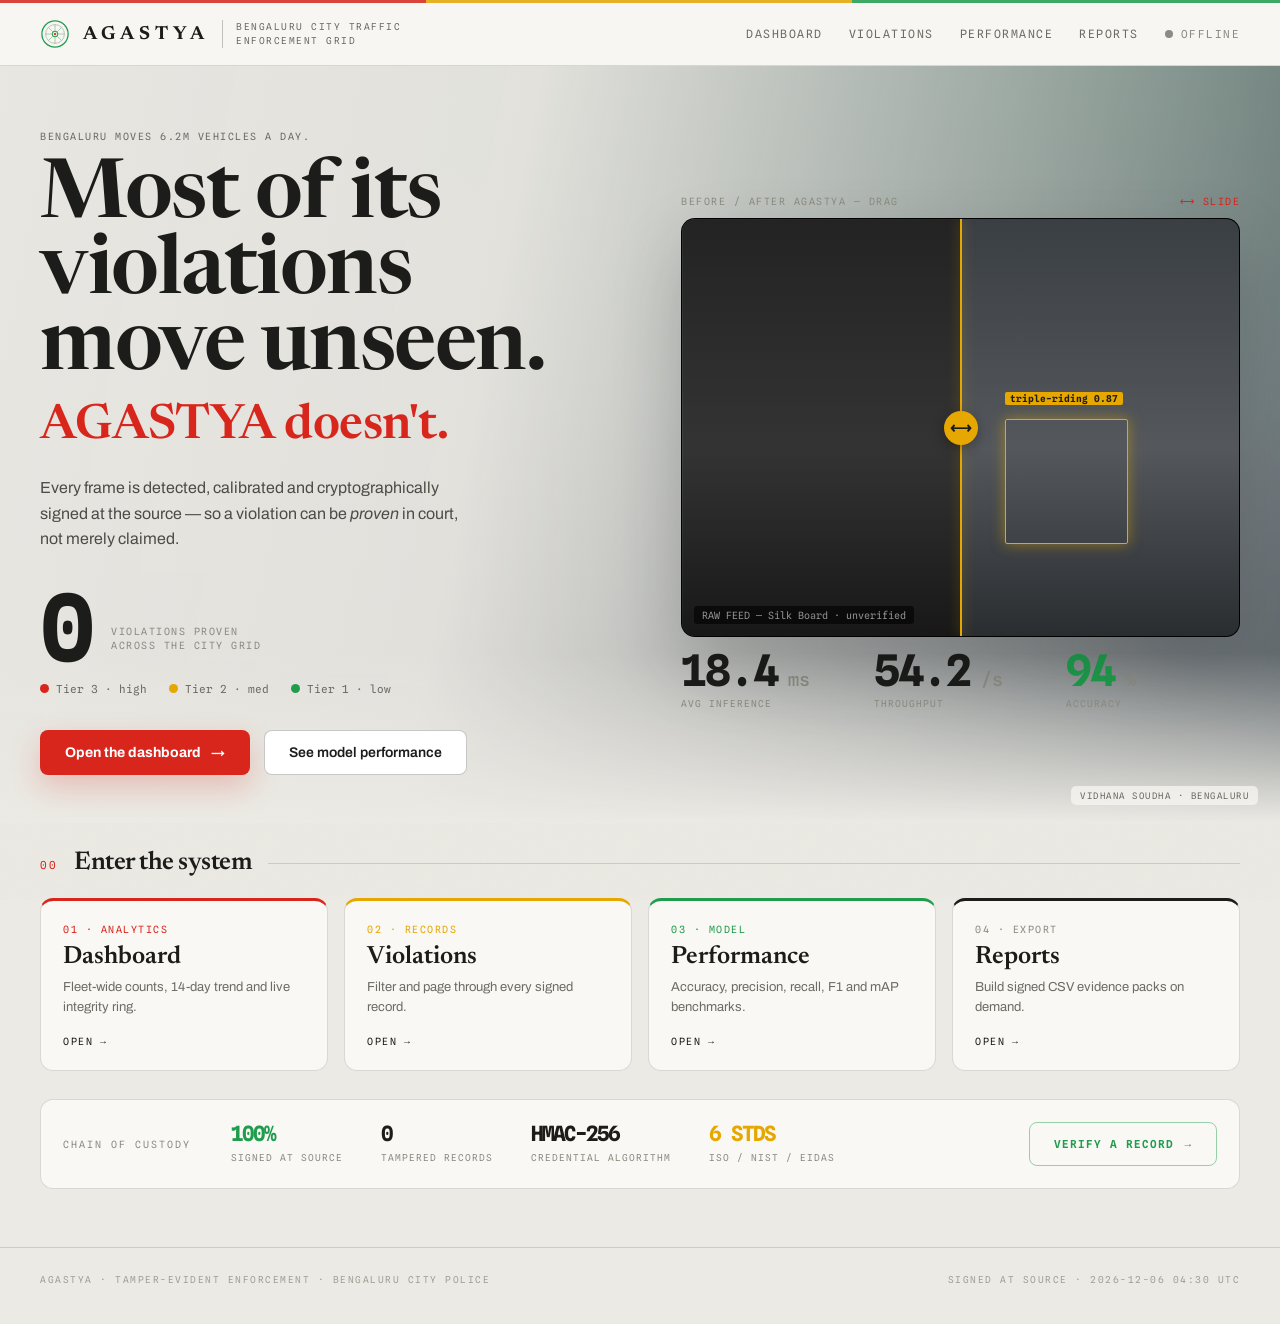
==== web/index.html @ af62fc05 "Initial Commit" ====
<!DOCTYPE html>
<html lang="en">
<head>
<meta charset="utf-8">
<meta name="viewport" content="width=device-width, initial-scale=1">
<title>AGASTYA — Tamper-Evident Traffic Enforcement · Bengaluru</title>
<link rel="preconnect" href="https://fonts.googleapis.com">
<link rel="preconnect" href="https://fonts.gstatic.com" crossorigin>
<link href="https://fonts.googleapis.com/css2?family=Newsreader:ital,opsz,wght@0,6..72,400;0,6..72,500;0,6..72,600;0,6..72,700;0,6..72,800;1,6..72,400;1,6..72,500;1,6..72,600&family=Archivo:wght@400;500;600;700;800&family=Spline+Sans+Mono:wght@400;500;600;700&display=swap" rel="stylesheet">
<link rel="stylesheet" href="agastya.css">
<style>
  .hero{position:relative;overflow:hidden;}
  .hero-photo{position:absolute;inset:-4%;filter:saturate(.92) brightness(1.05);transform:scale(1.08);will-change:transform;
    background:
      radial-gradient(120% 80% at 78% 8%, rgba(31,157,77,.20), transparent 58%),
      radial-gradient(90% 90% at 96% 92%, rgba(230,167,0,.16), transparent 52%),
      linear-gradient(180deg,#212e38 0%,#2b3a45 46%,#18222a 100%);
    background-image:url('assets/bg-vidhana-night.png'),
      radial-gradient(120% 80% at 78% 8%, rgba(31,157,77,.20), transparent 58%),
      linear-gradient(180deg,#212e38 0%,#2b3a45 46%,#18222a 100%);
    background-position:center 28%;background-size:cover;background-repeat:no-repeat;}
  .hero-wash{position:absolute;inset:0;background:linear-gradient(101deg,rgba(236,234,228,.98) 0%,rgba(236,234,228,.95) 38%,rgba(236,234,228,.62) 70%,rgba(236,234,228,.30) 100%);}
  .hero-fade{position:absolute;left:0;right:0;bottom:0;height:170px;background:linear-gradient(180deg,rgba(236,234,228,0),var(--paper));}
  .hero-grid{position:relative;z-index:2;max-width:var(--max);margin:0 auto;padding:64px var(--pad) 48px;
    display:grid;grid-template-columns:1.02fr .98fr;gap:60px;align-items:center;}
  .hero h1{font-family:var(--serif);font-weight:600;font-size:clamp(50px,6.4vw,92px);line-height:.93;letter-spacing:-1.5px;margin:0;}
  .hero .says{font-family:var(--serif);font-weight:600;font-size:clamp(32px,3.8vw,54px);line-height:1;letter-spacing:-.5px;color:var(--red);margin-top:14px;}
  .hero p.lede{font-size:16px;line-height:1.6;color:var(--ink-2);max-width:430px;margin:24px 0 0;}
  .bignum{font-family:var(--mono);font-weight:700;font-size:clamp(60px,7.2vw,100px);line-height:.82;letter-spacing:-4px;}
  .placard{position:absolute;right:22px;bottom:18px;font-family:var(--mono);font-size:9px;letter-spacing:1.5px;color:var(--ink-3);
    background:rgba(249,248,244,.7);backdrop-filter:blur(4px);padding:4px 9px;border-radius:5px;z-index:2;}
  .compare{position:relative;width:100%;aspect-ratio:4/3;border:1px solid var(--line-2);border-radius:14px;overflow:hidden;
    cursor:ew-resize;user-select:none;touch-action:none;background:#000;box-shadow:var(--shadow-lg);}
  .scene{position:absolute;inset:0;background:url('assets/bg-traffic-jam.webp') center/cover,linear-gradient(180deg,#3a3f44,#54585c 55%,#2a2d30);}
  .anno{position:absolute;font-family:var(--mono);font-size:9.5px;padding:1px 5px;border-radius:2px;font-weight:700;}
  .entries{display:grid;grid-template-columns:repeat(4,1fr);gap:16px;}
  @media(max-width:900px){.hero-grid{grid-template-columns:1fr;gap:34px;}.entries{grid-template-columns:repeat(2,1fr);}}
</style>
</head>
<body>
<div class="ag-shell">
  <div data-ag-header></div>

  <!-- ===== HERO ===== -->
  <section class="hero">
    <div class="hero-photo" id="heroPhoto"></div>
    <div class="hero-wash"></div>
    <div class="hero-fade"></div>
    <div class="placard">VIDHANA SOUDHA · BENGALURU</div>
    <div class="hero-grid">
      <div>
        <div data-k class="label" style="margin-bottom:18px;color:var(--ink-3);">Bengaluru moves 6.2M vehicles a day.</div>
        <h1 data-k>Most of its<br>violations<br>move unseen.</h1>
        <div data-k class="says">AGASTYA doesn't.</div>
        <p data-k class="lede">Every frame is detected, calibrated and cryptographically signed at the source — so a violation can be <em>proven</em> in court, not merely claimed.</p>

        <div data-k style="display:flex;align-items:flex-end;gap:20px;margin-top:38px;">
          <div class="bignum" id="totalNum">0</div>
          <div class="label" style="padding-bottom:13px;max-width:160px;line-height:1.45;">violations proven across the city grid</div>
        </div>

        <div data-k style="display:flex;gap:22px;margin-top:16px;flex-wrap:wrap;">
          <span class="tier"><span class="d" style="background:var(--red)"></span>Tier 3 · high</span>
          <span class="tier"><span class="d" style="background:var(--amber)"></span>Tier 2 · med</span>
          <span class="tier"><span class="d" style="background:var(--green)"></span>Tier 1 · low</span>
        </div>

        <div data-k style="display:flex;gap:14px;margin-top:34px;flex-wrap:wrap;">
          <a href="dashboard.html" class="btn btn-red">Open the dashboard <span class="arrow">→</span></a>
          <a href="performance.html" class="btn">See model performance</a>
        </div>
      </div>

      <!-- before/after drag -->
      <div data-k>
        <div style="display:flex;justify-content:space-between;align-items:baseline;margin-bottom:11px;">
          <span class="label" style="letter-spacing:1.5px;">Before / after AGASTYA — drag</span>
          <span class="label" style="color:var(--red);animation:agFloat 3s ease-in-out infinite;">⟷ slide</span>
        </div>
        <div class="compare" id="compare">
          <div class="scene">
            <div style="position:absolute;left:18%;top:42%;width:26%;height:34%;border:1.5px solid var(--red);border-radius:2px;box-shadow:0 0 14px rgba(216,38,28,.55);"></div>
            <div class="anno" style="left:20%;top:35.5%;background:var(--red);color:#fff;">no-helmet 0.91</div>
            <div style="position:absolute;left:58%;top:48%;width:22%;height:30%;border:1.5px solid var(--amber);border-radius:2px;box-shadow:0 0 14px rgba(230,167,0,.5);"></div>
            <div class="anno" style="left:58%;top:41.5%;background:var(--amber);color:var(--ink);">triple-riding 0.87</div>
            <div style="position:absolute;left:12px;bottom:11px;font-family:var(--mono);font-size:10px;color:#fff;background:rgba(0,0,0,.5);padding:3px 8px;border-radius:3px;backdrop-filter:blur(4px);">◉ AGASTYA — proven &amp; signed</div>
          </div>
          <div class="scene" id="beforeLayer" style="filter:grayscale(1) brightness(.62) contrast(1.04);clip-path:inset(0 50% 0 0);">
            <div style="position:absolute;inset:0;display:flex;align-items:flex-end;padding:12px;"><span style="font-family:var(--mono);font-size:10px;color:#e8e8e2;background:rgba(0,0,0,.5);padding:3px 8px;border-radius:3px;">RAW FEED — Silk Board · unverified</span></div>
          </div>
          <div id="divider" style="position:absolute;top:0;bottom:0;width:2px;background:var(--amber);left:50%;margin-left:-1px;pointer-events:none;box-shadow:0 0 12px rgba(230,167,0,.6);">
            <div style="position:absolute;top:50%;left:50%;transform:translate(-50%,-50%);width:34px;height:34px;border-radius:50%;background:var(--amber);display:flex;align-items:center;justify-content:center;color:var(--ink);font-size:15px;font-weight:700;box-shadow:0 4px 14px rgba(0,0,0,.3);">⟷</div>
          </div>
        </div>
        <!-- model + system numbers: HARDCODED (no perf/system endpoint) -->
        <div style="display:flex;gap:18px;margin-top:14px;">
          <div class="metric" style="flex:1;"><div class="v" id="mInf">18.4<span class="u"> ms</span></div><div class="k">avg inference</div></div>
          <div class="metric" style="flex:1;"><div class="v" id="mThr">54.2<span class="u"> /s</span></div><div class="k">throughput</div></div>
          <div class="metric" style="flex:1;"><div class="v" id="mAcc" style="color:var(--green)">94<span class="u"> %</span></div><div class="k">accuracy</div></div>
        </div>
      </div>
    </div>
  </section>

  <!-- ===== ENTER THE SYSTEM ===== -->
  <section class="ag-section">
    <div class="ag-folio" data-reveal><span class="num">00</span><span class="name" style="font-size:clamp(20px,2vw,28px)">Enter the system</span><span class="rule"></span></div>
    <div class="entries">
      <a href="dashboard.html" data-reveal data-reveal-delay="0" class="card lift toprule" style="border-top-color:var(--red);text-decoration:none;">
        <div class="label" style="color:var(--red)">01 · Analytics</div>
        <div style="font-family:var(--serif);font-size:25px;font-weight:600;margin-top:10px;">Dashboard</div>
        <div style="font-size:13px;color:var(--ink-3);line-height:1.5;margin-top:8px;">Fleet-wide counts, 14-day trend and live integrity ring.</div>
        <div class="label" style="margin-top:18px;color:var(--ink);display:flex;gap:7px;">Open <span class="arrow">→</span></div>
      </a>
      <a href="violations.html" data-reveal data-reveal-delay="80" class="card lift toprule" style="border-top-color:var(--amber);text-decoration:none;">
        <div class="label" style="color:var(--amber)">02 · Records</div>
        <div style="font-family:var(--serif);font-size:25px;font-weight:600;margin-top:10px;">Violations</div>
        <div style="font-size:13px;color:var(--ink-3);line-height:1.5;margin-top:8px;">Filter and page through every signed record.</div>
        <div class="label" style="margin-top:18px;color:var(--ink);display:flex;gap:7px;">Open <span class="arrow">→</span></div>
      </a>
      <a href="performance.html" data-reveal data-reveal-delay="160" class="card lift toprule" style="border-top-color:var(--green);text-decoration:none;">
        <div class="label" style="color:var(--green)">03 · Model</div>
        <div style="font-family:var(--serif);font-size:25px;font-weight:600;margin-top:10px;">Performance</div>
        <div style="font-size:13px;color:var(--ink-3);line-height:1.5;margin-top:8px;">Accuracy, precision, recall, F1 and mAP benchmarks.</div>
        <div class="label" style="margin-top:18px;color:var(--ink);display:flex;gap:7px;">Open <span class="arrow">→</span></div>
      </a>
      <a href="reports.html" data-reveal data-reveal-delay="240" class="card lift toprule" style="border-top-color:var(--ink);text-decoration:none;">
        <div class="label">04 · Export</div>
        <div style="font-family:var(--serif);font-size:25px;font-weight:600;margin-top:10px;">Reports</div>
        <div style="font-size:13px;color:var(--ink-3);line-height:1.5;margin-top:8px;">Build signed CSV evidence packs on demand.</div>
        <div class="label" style="margin-top:18px;color:var(--ink);display:flex;gap:7px;">Open <span class="arrow">→</span></div>
      </a>
    </div>
  </section>

  <!-- ===== CHAIN OF CUSTODY ===== -->
  <section class="ag-section" data-reveal style="padding-top:0;">
    <div class="card" style="display:flex;align-items:center;gap:40px;flex-wrap:wrap;">
      <div class="label" style="letter-spacing:2px;">Chain of custody</div>
      <div style="display:flex;gap:38px;flex-wrap:wrap;">
        <div class="metric"><div class="v" style="font-size:21px;color:var(--green)">100%</div><div class="k">signed at source</div></div>
        <div class="metric"><div class="v" style="font-size:21px;">0</div><div class="k">tampered records</div></div>
        <div class="metric"><div class="v" style="font-size:21px;">HMAC-256</div><div class="k">credential algorithm</div></div>
        <div class="metric"><div class="v" style="font-size:21px;color:var(--amber)">6 STDS</div><div class="k">ISO / NIST / eIDAS</div></div>
      </div>
      <a href="verify.html" id="verifyLink" class="btn btn-green" style="margin-left:auto;">VERIFY A RECORD <span class="arrow">→</span></a>
    </div>
  </section>

  <div data-ag-footer></div>
</div>

<script src="agastya.js"></script>
<script>
(function(){
  var A=window.AGASTYA;
  A.chrome.mount(null);

  // LIVE: total + latest id
  Promise.all([A.api.stats(), A.api.violations({limit:1,sort:'newest'})]).then(function(res){
    var total=(res[0].data&&res[0].data.total)||0;
    var latest=(res[1].data&&res[1].data[0])?res[1].data[0].id:null;
    A.motion.countUp(document.getElementById('totalNum'), total, 2200);
    if(latest!=null){ document.getElementById('verifyLink').href='verify.html?id='+latest; }
  }).catch(function(){ A.chrome.offline(); A.motion.countUp(document.getElementById('totalNum'),0); });

  A.api.metrics().then(function(r){var m=r.data||{};
    if(m.system){document.getElementById('mInf').innerHTML=m.system.avg_inference_ms+'<span class="u"> ms</span>';
      document.getElementById('mThr').innerHTML=m.system.throughput_per_sec+'<span class="u"> /s</span>';}
    if(m.model)document.getElementById('mAcc').innerHTML=Math.round(m.model.accuracy*100)+'<span class="u"> %</span>';
  }).catch(function(){});

  // hero parallax
  window.addEventListener('pointermove',function(e){
    var el=document.getElementById('heroPhoto'); if(!el)return;
    var dx=e.clientX/innerWidth-.5, dy=e.clientY/innerHeight-.5;
    el.style.transform='scale(1.08) translate('+(-dx*16).toFixed(1)+'px,'+(-dy*12).toFixed(1)+'px)';
  });

  // before/after compare drag
  (function(){
    var box=document.getElementById('compare'),before=document.getElementById('beforeLayer'),div=document.getElementById('divider'),drag=false;
    function set(x){var r=box.getBoundingClientRect();var p=Math.max(0,Math.min(100,(x-r.left)/r.width*100));before.style.clipPath='inset(0 '+(100-p).toFixed(1)+'% 0 0)';div.style.left=p.toFixed(1)+'%';}
    box.addEventListener('pointerdown',function(e){drag=true;set(e.clientX);box.setPointerCapture(e.pointerId);});
    box.addEventListener('pointermove',function(e){if(drag)set(e.clientX);});
    box.addEventListener('pointerup',function(){drag=false;});
  })();

  A.motion.intro();
})();
</script>
</body>
</html>
---- web/agastya.css ----
/* ============================================================
   AGASTYA — Bengaluru City Traffic Enforcement Grid
   Design system. Editorial-governance direction:
   Newsreader (display serif) · Spline Sans Mono (data/labels) ·
   Archivo (body) on warm newsprint paper, tricolor rule of law.
   ============================================================ */

:root{
  /* paper + ink */
  --paper:#eceae4; --paper-2:#f4f3ee; --paper-3:#f9f8f4;
  --ink:#1c1c1a; --ink-2:#4c4c46; --ink-3:#6c6c64; --ink-4:#8c8c82; --ink-5:#a0a096;
  --line:rgba(0,0,0,.13); --line-2:rgba(0,0,0,.22); --line-3:rgba(0,0,0,.06);

  /* rule of law — tricolor severity */
  --red:#d8261c; --red-soft:rgba(216,38,28,.12);
  --amber:#e6a700; --amber-soft:rgba(230,167,0,.14);
  --green:#1f9d4d; --green-soft:rgba(31,157,77,.10);

  /* type */
  --serif:'Newsreader',Georgia,serif;
  --mono:'Spline Sans Mono','SF Mono',monospace;
  --sans:'Archivo','Helvetica Neue',sans-serif;

  /* form */
  --r:13px; --r-sm:8px; --r-xs:4px;
  --pad:40px; --max:1320px;
  --ease:cubic-bezier(.16,1,.3,1);
  --shadow:0 16px 34px rgba(0,0,0,.10);
  --shadow-lg:0 30px 70px rgba(0,0,0,.18);
}

*{box-sizing:border-box;}
html,body{margin:0;background:var(--paper);color:var(--ink);}
body{
  font-family:var(--sans);-webkit-font-smoothing:antialiased;
  min-height:100vh;overflow-x:hidden;position:relative;
}
::selection{background:var(--red);color:#fff;}
a{color:inherit;}
img{max-width:100%;display:block;}

/* paper grain — atmosphere, not a flat fill */
body::before{
  content:"";position:fixed;inset:0;z-index:0;pointer-events:none;
  opacity:.04;mix-blend-mode:multiply;
  background-image:url("data:image/svg+xml,%3Csvg xmlns='http://www.w3.org/2000/svg' width='180' height='180'%3E%3Cfilter id='n'%3E%3CfeTurbulence type='fractalNoise' baseFrequency='0.9' numOctaves='3'/%3E%3C/filter%3E%3Crect width='100%25' height='100%25' filter='url(%23n)'/%3E%3C/svg%3E");
}
.ag-shell{position:relative;z-index:1;}

/* tabular ledger numerals everywhere data lives */
.tnum,.label,.data,.metric,table{font-variant-numeric:tabular-nums;}

/* ---------- rule of law hairline ---------- */
.ag-tricolor{height:3px;opacity:.85;
  background:linear-gradient(90deg,var(--red) 0 33.3%,var(--amber) 33.3% 66.6%,var(--green) 66.6% 100%);}

/* ---------- header / chrome ---------- */
.ag-header{
  display:flex;align-items:center;justify-content:space-between;
  padding:16px var(--pad);background:rgba(249,248,244,.9);
  backdrop-filter:blur(14px);border-bottom:1px solid var(--line);
  position:sticky;top:0;z-index:50;
}
.ag-brand{display:flex;align-items:center;gap:13px;text-decoration:none;color:inherit;}
.ag-brand .wordmark{font-family:var(--serif);font-weight:700;letter-spacing:5px;font-size:19px;}
.ag-brand .sub{font-family:var(--mono);font-size:9.5px;letter-spacing:1.5px;color:var(--ink-3);
  border-left:1px solid var(--line-2);padding-left:13px;line-height:1.5;}
.ag-nav{display:flex;align-items:center;gap:26px;font-family:var(--mono);font-size:11.5px;letter-spacing:1.5px;}
.ag-nav a{color:var(--ink-3);text-decoration:none;transition:color .2s;position:relative;}
.ag-nav a:hover{color:var(--ink);}
.ag-nav a.is-active{color:var(--ink);}
.ag-nav a.is-active::after{content:"";position:absolute;left:0;right:0;bottom:-21px;height:2px;background:var(--red);}
.ag-live{display:flex;align-items:center;gap:8px;color:var(--green);font-size:11px;font-family:var(--mono);}
.ag-live .dot{width:8px;height:8px;border-radius:50%;background:var(--green);box-shadow:0 0 9px var(--green);animation:agPulse 2s ease-in-out infinite;}
.ag-live.is-offline{color:var(--ink-4);}
.ag-live.is-offline .dot{background:var(--ink-4);box-shadow:none;animation:none;}

/* ---------- layout ---------- */
.ag-wrap{max-width:var(--max);margin:0 auto;padding:0 var(--pad);}
.ag-section{max-width:var(--max);margin:0 auto;padding:28px var(--pad);}

/* editorial folio: section number + name + extending rule */
.ag-folio{display:flex;align-items:baseline;gap:16px;margin:0 0 22px;}
.ag-folio .num{font-family:var(--mono);font-size:11px;letter-spacing:2px;color:var(--red);}
.ag-folio .name{font-family:var(--serif);font-weight:600;font-size:clamp(26px,3vw,40px);letter-spacing:-.5px;line-height:1;}
.ag-folio .rule{flex:1;height:1px;background:var(--line);align-self:center;}
.ag-folio .aside{font-family:var(--mono);font-size:10.5px;letter-spacing:1px;color:var(--ink-4);align-self:center;}

.label{font-family:var(--mono);font-size:10px;letter-spacing:1.5px;color:var(--ink-4);text-transform:uppercase;}
.kicker{font-family:var(--mono);font-size:11px;letter-spacing:2.5px;color:var(--ink-4);text-transform:uppercase;}

/* ---------- cards & panels ---------- */
.card{background:var(--paper-3);border:1px solid var(--line);border-radius:var(--r);padding:22px;}
.card.lift{transition:transform .3s var(--ease),box-shadow .3s,border-color .3s;}
.card.lift:hover{transform:translateY(-5px);box-shadow:var(--shadow);}
.card.toprule{border-top-width:3px;}

/* ---------- buttons ---------- */
.btn{display:inline-flex;align-items:center;gap:10px;font-family:var(--sans);font-weight:600;
  font-size:14px;text-decoration:none;padding:14px 24px;border-radius:var(--r-sm);
  border:1px solid var(--line-2);background:#fff;color:var(--ink);cursor:pointer;
  transition:transform .2s var(--ease),border-color .2s,background .2s,box-shadow .2s;}
.btn:hover{border-color:var(--line-2);transform:translateY(-1px);}
.btn-red{background:var(--red);color:#fff;border-color:transparent;font-weight:700;box-shadow:0 12px 30px rgba(216,38,28,.22);}
.btn-red:hover{background:#e23a30;}
.btn-green{color:var(--green);border-color:rgba(31,157,77,.45);background:transparent;font-family:var(--mono);font-size:11px;letter-spacing:1px;}
.btn-green:hover{background:var(--green-soft);}
.btn-sm{padding:9px 15px;font-size:12px;}
.arrow{display:inline-block;animation:agArrow 1.6s ease-in-out infinite;}

/* ---------- tier dots / chips ---------- */
.tier{display:inline-flex;align-items:center;gap:7px;font-family:var(--mono);font-size:11px;color:var(--ink-3);}
.tier .d{width:9px;height:9px;border-radius:50%;}
.chip{display:inline-flex;align-items:center;gap:6px;font-family:var(--mono);font-size:10px;letter-spacing:.5px;
  padding:3px 9px;border-radius:100px;border:1px solid var(--line);text-transform:uppercase;}

/* ---------- forms ---------- */
.field{display:flex;flex-direction:column;gap:6px;}
.field label{font-family:var(--mono);font-size:9.5px;letter-spacing:1.2px;color:var(--ink-4);text-transform:uppercase;}
.input,select.input{font-family:var(--mono);font-size:12.5px;color:var(--ink);background:#fff;
  border:1px solid var(--line-2);border-radius:var(--r-sm);padding:10px 12px;width:100%;transition:border-color .2s;}
.input:focus{outline:none;border-color:var(--ink);}

/* ---------- tables (ledger) ---------- */
.ledger{width:100%;border-collapse:collapse;font-size:13px;}
.ledger th{font-family:var(--mono);font-size:9.5px;letter-spacing:1.2px;color:var(--ink-4);
  text-transform:uppercase;text-align:left;padding:10px 14px;border-bottom:1px solid var(--line-2);font-weight:500;}
.ledger td{padding:13px 14px;border-bottom:1px solid var(--line);vertical-align:middle;}
.ledger tr{transition:background .15s;}
.ledger tbody tr:hover{background:var(--paper);cursor:pointer;}
.ledger .mono{font-family:var(--mono);font-size:12px;}

/* ---------- metrics ---------- */
.metric .v{font-family:var(--mono);font-weight:700;font-size:clamp(28px,3.4vw,46px);letter-spacing:-2px;line-height:.9;}
.metric .u{font-size:.42em;color:var(--ink-4);letter-spacing:0;font-weight:500;}
.metric .k{font-family:var(--mono);font-size:9.5px;letter-spacing:1px;color:var(--ink-4);margin-top:8px;text-transform:uppercase;}

/* bars */
.bar-track{height:10px;border-radius:100px;background:var(--paper);overflow:hidden;border:1px solid var(--line);}
.bar-fill{height:100%;border-radius:100px;width:0;transition:width 1.1s var(--ease);}

/* ---------- footer ---------- */
.ag-footer{max-width:var(--max);margin:0 auto;padding:26px var(--pad) 40px;
  display:flex;justify-content:space-between;align-items:center;flex-wrap:wrap;gap:8px;
  font-family:var(--mono);font-size:9.5px;letter-spacing:1.5px;color:var(--ink-5);
  border-top:1px solid var(--line);margin-top:30px;}

/* ---------- states ---------- */
.ag-empty,.ag-error{font-family:var(--mono);font-size:12px;color:var(--ink-4);padding:40px;text-align:center;}
.ag-error{color:var(--red);}
.skeleton{background:linear-gradient(90deg,var(--paper) 25%,var(--paper-2) 50%,var(--paper) 75%);
  background-size:200% 100%;animation:agShimmer 1.3s infinite;border-radius:var(--r-xs);}

/* ---------- motion ---------- */
@keyframes agPulse{0%,100%{opacity:.4}50%{opacity:1}}
@keyframes agArrow{0%,100%{transform:translateX(0);opacity:.7}50%{transform:translateX(5px);opacity:1}}
@keyframes agFloat{0%,100%{transform:translateY(0)}50%{transform:translateY(-5px)}}
@keyframes agShimmer{to{background-position:-200% 0}}
[data-reveal]{opacity:0;transform:translateY(22px);}
[data-k]{opacity:0;transform:translateY(20px);}
@media(prefers-reduced-motion:reduce){
  *{animation:none !important;transition:none !important;}
  [data-reveal],[data-k]{opacity:1 !important;transform:none !important;}
}

/* ---------- responsive ---------- */
@media(max-width:900px){
  :root{--pad:22px;}
  .ag-brand .sub{display:none;}
  .ag-nav{gap:16px;font-size:10.5px;}
  .ag-hide-sm{display:none !important;}
}
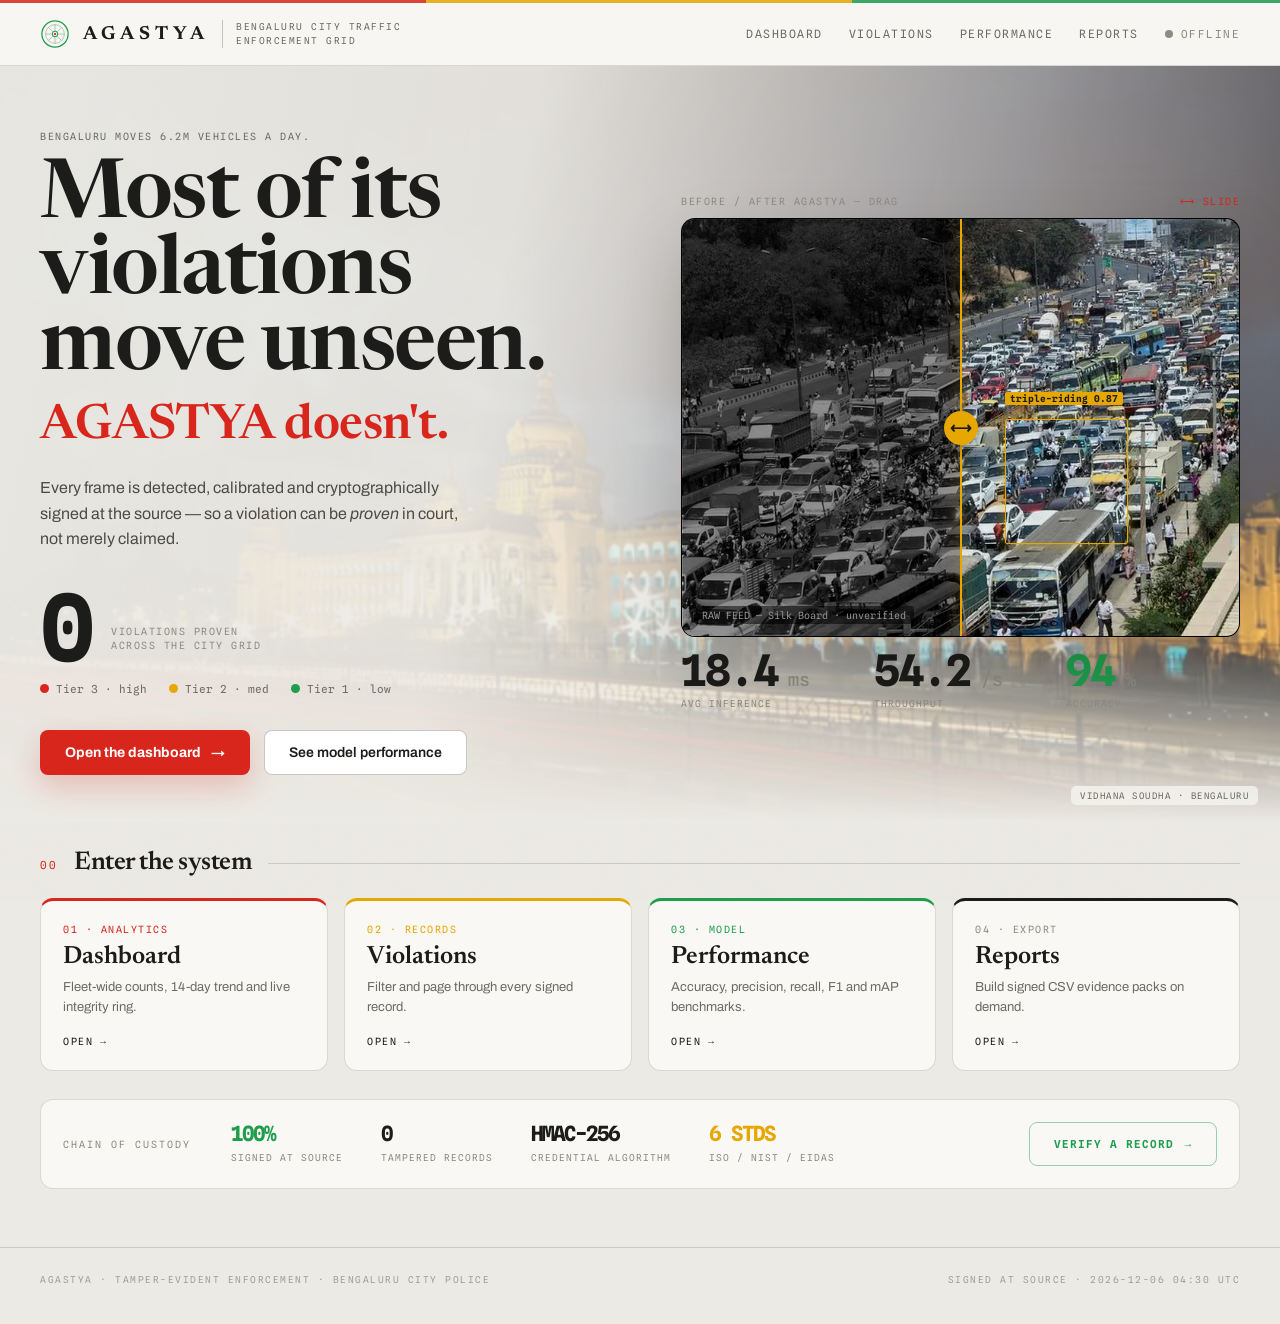
==== commit dc562961: "added images in frontend" ====
--- a/web/index.html
+++ b/web/index.html
@@ -15,7 +15,7 @@
       radial-gradient(120% 80% at 78% 8%, rgba(31,157,77,.20), transparent 58%),
       radial-gradient(90% 90% at 96% 92%, rgba(230,167,0,.16), transparent 52%),
       linear-gradient(180deg,#212e38 0%,#2b3a45 46%,#18222a 100%);
-    background-image:url('assets/bg-vidhana-night.png'),
+    background-image:url('assets/landingbackground.jpg'),
       radial-gradient(120% 80% at 78% 8%, rgba(31,157,77,.20), transparent 58%),
       linear-gradient(180deg,#212e38 0%,#2b3a45 46%,#18222a 100%);
     background-position:center 28%;background-size:cover;background-repeat:no-repeat;}
@@ -31,7 +31,7 @@
     background:rgba(249,248,244,.7);backdrop-filter:blur(4px);padding:4px 9px;border-radius:5px;z-index:2;}
   .compare{position:relative;width:100%;aspect-ratio:4/3;border:1px solid var(--line-2);border-radius:14px;overflow:hidden;
     cursor:ew-resize;user-select:none;touch-action:none;background:#000;box-shadow:var(--shadow-lg);}
-  .scene{position:absolute;inset:0;background:url('assets/bg-traffic-jam.webp') center/cover,linear-gradient(180deg,#3a3f44,#54585c 55%,#2a2d30);}
+  .scene{position:absolute;inset:0;background:url('assets/beforeafter.webp') center/cover,linear-gradient(180deg,#3a3f44,#54585c 55%,#2a2d30);}
   .anno{position:absolute;font-family:var(--mono);font-size:9.5px;padding:1px 5px;border-radius:2px;font-weight:700;}
   .entries{display:grid;grid-template-columns:repeat(4,1fr);gap:16px;}
   @media(max-width:900px){.hero-grid{grid-template-columns:1fr;gap:34px;}.entries{grid-template-columns:repeat(2,1fr);}}
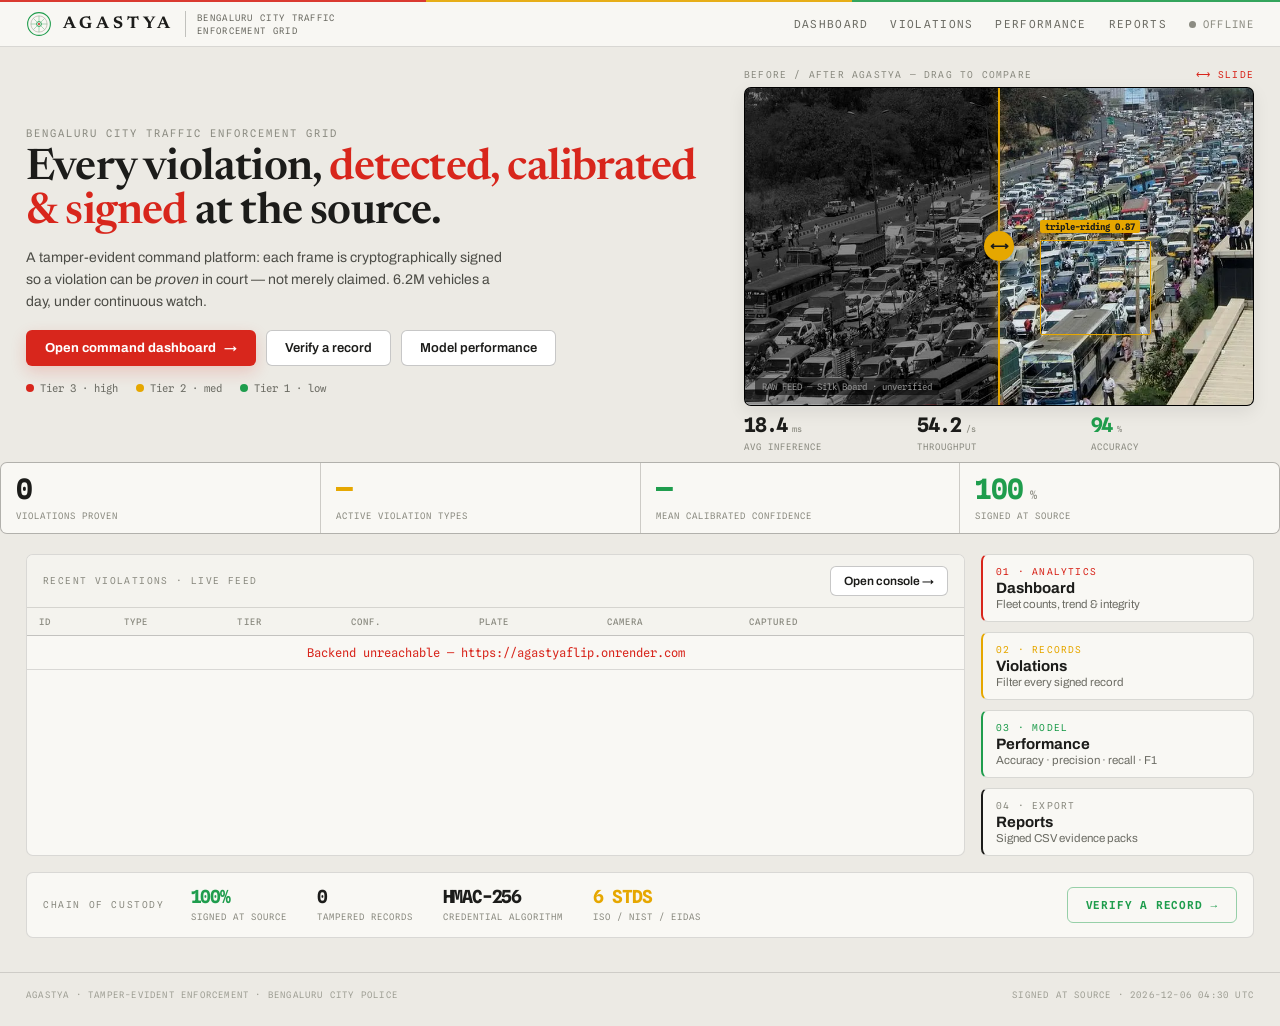
==== commit 5e28856c: "frontend change" ====
--- a/web/index.html
+++ b/web/index.html
@@ -6,144 +6,136 @@
 <title>AGASTYA — Tamper-Evident Traffic Enforcement · Bengaluru</title>
 <link rel="preconnect" href="https://fonts.googleapis.com">
 <link rel="preconnect" href="https://fonts.gstatic.com" crossorigin>
-<link href="https://fonts.googleapis.com/css2?family=Newsreader:ital,opsz,wght@0,6..72,400;0,6..72,500;0,6..72,600;0,6..72,700;0,6..72,800;1,6..72,400;1,6..72,500;1,6..72,600&family=Archivo:wght@400;500;600;700;800&family=Spline+Sans+Mono:wght@400;500;600;700&display=swap" rel="stylesheet">
+<link href="https://fonts.googleapis.com/css2?family=Newsreader:ital,opsz,wght@0,6..72,400;0,6..72,500;0,6..72,600;0,6..72,700&family=Archivo:wght@400;500;600;700;800&family=Spline+Sans+Mono:wght@400;500;600;700&display=swap" rel="stylesheet">
 <link rel="stylesheet" href="agastya.css">
 <style>
-  .hero{position:relative;overflow:hidden;}
-  .hero-photo{position:absolute;inset:-4%;filter:saturate(.92) brightness(1.05);transform:scale(1.08);will-change:transform;
-    background:
-      radial-gradient(120% 80% at 78% 8%, rgba(31,157,77,.20), transparent 58%),
-      radial-gradient(90% 90% at 96% 92%, rgba(230,167,0,.16), transparent 52%),
-      linear-gradient(180deg,#212e38 0%,#2b3a45 46%,#18222a 100%);
-    background-image:url('assets/landingbackground.jpg'),
-      radial-gradient(120% 80% at 78% 8%, rgba(31,157,77,.20), transparent 58%),
-      linear-gradient(180deg,#212e38 0%,#2b3a45 46%,#18222a 100%);
-    background-position:center 28%;background-size:cover;background-repeat:no-repeat;}
-  .hero-wash{position:absolute;inset:0;background:linear-gradient(101deg,rgba(236,234,228,.98) 0%,rgba(236,234,228,.95) 38%,rgba(236,234,228,.62) 70%,rgba(236,234,228,.30) 100%);}
-  .hero-fade{position:absolute;left:0;right:0;bottom:0;height:170px;background:linear-gradient(180deg,rgba(236,234,228,0),var(--paper));}
-  .hero-grid{position:relative;z-index:2;max-width:var(--max);margin:0 auto;padding:64px var(--pad) 48px;
-    display:grid;grid-template-columns:1.02fr .98fr;gap:60px;align-items:center;}
-  .hero h1{font-family:var(--serif);font-weight:600;font-size:clamp(50px,6.4vw,92px);line-height:.93;letter-spacing:-1.5px;margin:0;}
-  .hero .says{font-family:var(--serif);font-weight:600;font-size:clamp(32px,3.8vw,54px);line-height:1;letter-spacing:-.5px;color:var(--red);margin-top:14px;}
-  .hero p.lede{font-size:16px;line-height:1.6;color:var(--ink-2);max-width:430px;margin:24px 0 0;}
-  .bignum{font-family:var(--mono);font-weight:700;font-size:clamp(60px,7.2vw,100px);line-height:.82;letter-spacing:-4px;}
-  .placard{position:absolute;right:22px;bottom:18px;font-family:var(--mono);font-size:9px;letter-spacing:1.5px;color:var(--ink-3);
-    background:rgba(249,248,244,.7);backdrop-filter:blur(4px);padding:4px 9px;border-radius:5px;z-index:2;}
-  .compare{position:relative;width:100%;aspect-ratio:4/3;border:1px solid var(--line-2);border-radius:14px;overflow:hidden;
-    cursor:ew-resize;user-select:none;touch-action:none;background:#000;box-shadow:var(--shadow-lg);}
+  .hero{display:grid;grid-template-columns:1.15fr .85fr;gap:28px;align-items:center;
+    max-width:var(--max);margin:0 auto;padding:22px var(--pad) 6px;}
+  .hero h1{font-family:var(--serif);font-weight:600;font-size:clamp(28px,3.4vw,44px);line-height:1.02;letter-spacing:-.8px;margin:8px 0 0;}
+  .hero h1 .accent{color:var(--red);}
+  .hero p.lede{font-size:14px;line-height:1.55;color:var(--ink-2);max-width:480px;margin:12px 0 0;}
+  .hero .cta{display:flex;gap:10px;margin-top:18px;flex-wrap:wrap;}
+  .compare{position:relative;width:100%;aspect-ratio:16/10;border:1px solid var(--line-2);border-radius:var(--r);overflow:hidden;
+    cursor:ew-resize;user-select:none;touch-action:none;background:#000;box-shadow:var(--shadow);}
   .scene{position:absolute;inset:0;background:url('assets/beforeafter.webp') center/cover,linear-gradient(180deg,#3a3f44,#54585c 55%,#2a2d30);}
-  .anno{position:absolute;font-family:var(--mono);font-size:9.5px;padding:1px 5px;border-radius:2px;font-weight:700;}
-  .entries{display:grid;grid-template-columns:repeat(4,1fr);gap:16px;}
-  @media(max-width:900px){.hero-grid{grid-template-columns:1fr;gap:34px;}.entries{grid-template-columns:repeat(2,1fr);}}
+  .anno{position:absolute;font-family:var(--mono);font-size:9px;padding:1px 5px;border-radius:2px;font-weight:700;}
+  .opsrow{display:grid;grid-template-columns:repeat(3,1fr);gap:10px;margin-top:10px;}
+  .kpis{grid-template-columns:repeat(4,1fr);margin:4px var(--pad);max-width:var(--max);margin-left:auto;margin-right:auto;}
+  .below{display:grid;grid-template-columns:1.55fr .45fr;gap:16px;}
+  .navcard{display:block;text-decoration:none;border:1px solid var(--line);border-radius:var(--r);background:var(--paper-3);
+    padding:11px 13px;transition:border-color .2s,background .2s;}
+  .navcard:hover{border-color:var(--line-2);background:var(--paper-2);}
+  .navcard+.navcard{margin-top:10px;}
+  .custody{display:flex;align-items:center;gap:26px;flex-wrap:wrap;}
+  @media(max-width:1000px){.hero{grid-template-columns:1fr;gap:18px;}.kpis{grid-template-columns:repeat(2,1fr);}.below{grid-template-columns:1fr;}}
 </style>
 </head>
 <body>
 <div class="ag-shell">
   <div data-ag-header></div>
 
-  <!-- ===== HERO ===== -->
   <section class="hero">
-    <div class="hero-photo" id="heroPhoto"></div>
-    <div class="hero-wash"></div>
-    <div class="hero-fade"></div>
-    <div class="placard">VIDHANA SOUDHA · BENGALURU</div>
-    <div class="hero-grid">
-      <div>
-        <div data-k class="label" style="margin-bottom:18px;color:var(--ink-3);">Bengaluru moves 6.2M vehicles a day.</div>
-        <h1 data-k>Most of its<br>violations<br>move unseen.</h1>
-        <div data-k class="says">AGASTYA doesn't.</div>
-        <p data-k class="lede">Every frame is detected, calibrated and cryptographically signed at the source — so a violation can be <em>proven</em> in court, not merely claimed.</p>
-
-        <div data-k style="display:flex;align-items:flex-end;gap:20px;margin-top:38px;">
-          <div class="bignum" id="totalNum">0</div>
-          <div class="label" style="padding-bottom:13px;max-width:160px;line-height:1.45;">violations proven across the city grid</div>
-        </div>
-
-        <div data-k style="display:flex;gap:22px;margin-top:16px;flex-wrap:wrap;">
-          <span class="tier"><span class="d" style="background:var(--red)"></span>Tier 3 · high</span>
-          <span class="tier"><span class="d" style="background:var(--amber)"></span>Tier 2 · med</span>
-          <span class="tier"><span class="d" style="background:var(--green)"></span>Tier 1 · low</span>
-        </div>
-
-        <div data-k style="display:flex;gap:14px;margin-top:34px;flex-wrap:wrap;">
-          <a href="dashboard.html" class="btn btn-red">Open the dashboard <span class="arrow">→</span></a>
-          <a href="performance.html" class="btn">See model performance</a>
-        </div>
-      </div>
-
-      <!-- before/after drag -->
-      <div data-k>
-        <div style="display:flex;justify-content:space-between;align-items:baseline;margin-bottom:11px;">
-          <span class="label" style="letter-spacing:1.5px;">Before / after AGASTYA — drag</span>
-          <span class="label" style="color:var(--red);animation:agFloat 3s ease-in-out infinite;">⟷ slide</span>
-        </div>
-        <div class="compare" id="compare">
-          <div class="scene">
-            <div style="position:absolute;left:18%;top:42%;width:26%;height:34%;border:1.5px solid var(--red);border-radius:2px;box-shadow:0 0 14px rgba(216,38,28,.55);"></div>
-            <div class="anno" style="left:20%;top:35.5%;background:var(--red);color:#fff;">no-helmet 0.91</div>
-            <div style="position:absolute;left:58%;top:48%;width:22%;height:30%;border:1.5px solid var(--amber);border-radius:2px;box-shadow:0 0 14px rgba(230,167,0,.5);"></div>
-            <div class="anno" style="left:58%;top:41.5%;background:var(--amber);color:var(--ink);">triple-riding 0.87</div>
-            <div style="position:absolute;left:12px;bottom:11px;font-family:var(--mono);font-size:10px;color:#fff;background:rgba(0,0,0,.5);padding:3px 8px;border-radius:3px;backdrop-filter:blur(4px);">◉ AGASTYA — proven &amp; signed</div>
-          </div>
-          <div class="scene" id="beforeLayer" style="filter:grayscale(1) brightness(.62) contrast(1.04);clip-path:inset(0 50% 0 0);">
-            <div style="position:absolute;inset:0;display:flex;align-items:flex-end;padding:12px;"><span style="font-family:var(--mono);font-size:10px;color:#e8e8e2;background:rgba(0,0,0,.5);padding:3px 8px;border-radius:3px;">RAW FEED — Silk Board · unverified</span></div>
-          </div>
-          <div id="divider" style="position:absolute;top:0;bottom:0;width:2px;background:var(--amber);left:50%;margin-left:-1px;pointer-events:none;box-shadow:0 0 12px rgba(230,167,0,.6);">
-            <div style="position:absolute;top:50%;left:50%;transform:translate(-50%,-50%);width:34px;height:34px;border-radius:50%;background:var(--amber);display:flex;align-items:center;justify-content:center;color:var(--ink);font-size:15px;font-weight:700;box-shadow:0 4px 14px rgba(0,0,0,.3);">⟷</div>
-          </div>
-        </div>
-        <!-- model + system numbers: HARDCODED (no perf/system endpoint) -->
-        <div style="display:flex;gap:18px;margin-top:14px;">
-          <div class="metric" style="flex:1;"><div class="v" id="mInf">18.4<span class="u"> ms</span></div><div class="k">avg inference</div></div>
-          <div class="metric" style="flex:1;"><div class="v" id="mThr">54.2<span class="u"> /s</span></div><div class="k">throughput</div></div>
-          <div class="metric" style="flex:1;"><div class="v" id="mAcc" style="color:var(--green)">94<span class="u"> %</span></div><div class="k">accuracy</div></div>
-        </div>
+    <div>
+      <div data-k class="kicker">Bengaluru City Traffic Enforcement Grid</div>
+      <h1 data-k>Every violation, <span class="accent">detected, calibrated &amp; signed</span> at the source.</h1>
+      <p data-k class="lede">A tamper-evident command platform: each frame is cryptographically signed so a violation can be <em>proven</em> in court — not merely claimed. 6.2M vehicles a day, under continuous watch.</p>
+      <div data-k class="cta">
+        <a href="dashboard.html" class="btn btn-red">Open command dashboard <span class="arrow">→</span></a>
+        <a href="verify.html" id="verifyLink" class="btn">Verify a record</a>
+        <a href="performance.html" class="btn">Model performance</a>
+      </div>
+      <div data-k style="display:flex;gap:18px;margin-top:16px;flex-wrap:wrap;">
+        <span class="tier"><span class="d" style="background:var(--red)"></span>Tier 3 · high</span>
+        <span class="tier"><span class="d" style="background:var(--amber)"></span>Tier 2 · med</span>
+        <span class="tier"><span class="d" style="background:var(--green)"></span>Tier 1 · low</span>
+      </div>
+    </div>
+
+    <div data-k>
+      <div style="display:flex;justify-content:space-between;align-items:baseline;margin-bottom:7px;">
+        <span class="label">Before / after AGASTYA — drag to compare</span>
+        <span class="label" style="color:var(--red);">⟷ slide</span>
+      </div>
+      <div class="compare" id="compare">
+        <div class="scene">
+          <div style="position:absolute;left:18%;top:42%;width:26%;height:34%;border:1.5px solid var(--red);border-radius:2px;box-shadow:0 0 12px rgba(216,38,28,.5);"></div>
+          <div class="anno" style="left:20%;top:35.5%;background:var(--red);color:#fff;">no-helmet 0.91</div>
+          <div style="position:absolute;left:58%;top:48%;width:22%;height:30%;border:1.5px solid var(--amber);border-radius:2px;box-shadow:0 0 12px rgba(230,167,0,.45);"></div>
+          <div class="anno" style="left:58%;top:41.5%;background:var(--amber);color:var(--ink);">triple-riding 0.87</div>
+          <div style="position:absolute;left:10px;bottom:9px;font-family:var(--mono);font-size:9px;color:#fff;background:rgba(0,0,0,.5);padding:3px 7px;border-radius:3px;">◉ AGASTYA — proven &amp; signed</div>
+        </div>
+        <div class="scene" id="beforeLayer" style="filter:grayscale(1) brightness(.62) contrast(1.04);clip-path:inset(0 50% 0 0);">
+          <div style="position:absolute;inset:0;display:flex;align-items:flex-end;padding:10px;"><span style="font-family:var(--mono);font-size:9px;color:#e8e8e2;background:rgba(0,0,0,.5);padding:3px 7px;border-radius:3px;">RAW FEED — Silk Board · unverified</span></div>
+        </div>
+        <div id="divider" style="position:absolute;top:0;bottom:0;width:2px;background:var(--amber);left:50%;margin-left:-1px;pointer-events:none;box-shadow:0 0 10px rgba(230,167,0,.55);">
+          <div style="position:absolute;top:50%;left:50%;transform:translate(-50%,-50%);width:30px;height:30px;border-radius:50%;background:var(--amber);display:flex;align-items:center;justify-content:center;color:var(--ink);font-size:13px;font-weight:700;box-shadow:0 4px 12px rgba(0,0,0,.3);">⟷</div>
+        </div>
+      </div>
+      <div class="opsrow">
+        <div class="metric"><div class="v" id="mInf" style="font-size:20px;">18.4<span class="u"> ms</span></div><div class="k">avg inference</div></div>
+        <div class="metric"><div class="v" id="mThr" style="font-size:20px;">54.2<span class="u"> /s</span></div><div class="k">throughput</div></div>
+        <div class="metric"><div class="v" id="mAcc" style="font-size:20px;color:var(--green)">94<span class="u"> %</span></div><div class="k">accuracy</div></div>
       </div>
     </div>
   </section>
 
-  <!-- ===== ENTER THE SYSTEM ===== -->
+  <div class="statbar kpis" data-reveal>
+    <div class="cell"><div class="v" id="kTotal">0</div><div class="k">violations proven</div></div>
+    <div class="cell"><div class="v" id="kTypes" style="color:var(--amber)">—</div><div class="k">active violation types</div></div>
+    <div class="cell"><div class="v" id="kConf" style="color:var(--green)">—</div><div class="k">mean calibrated confidence</div></div>
+    <div class="cell"><div class="v" style="color:var(--green)">100<span class="u"> %</span></div><div class="k">signed at source</div></div>
+  </div>
+
   <section class="ag-section">
-    <div class="ag-folio" data-reveal><span class="num">00</span><span class="name" style="font-size:clamp(20px,2vw,28px)">Enter the system</span><span class="rule"></span></div>
-    <div class="entries">
-      <a href="dashboard.html" data-reveal data-reveal-delay="0" class="card lift toprule" style="border-top-color:var(--red);text-decoration:none;">
-        <div class="label" style="color:var(--red)">01 · Analytics</div>
-        <div style="font-family:var(--serif);font-size:25px;font-weight:600;margin-top:10px;">Dashboard</div>
-        <div style="font-size:13px;color:var(--ink-3);line-height:1.5;margin-top:8px;">Fleet-wide counts, 14-day trend and live integrity ring.</div>
-        <div class="label" style="margin-top:18px;color:var(--ink);display:flex;gap:7px;">Open <span class="arrow">→</span></div>
-      </a>
-      <a href="violations.html" data-reveal data-reveal-delay="80" class="card lift toprule" style="border-top-color:var(--amber);text-decoration:none;">
-        <div class="label" style="color:var(--amber)">02 · Records</div>
-        <div style="font-family:var(--serif);font-size:25px;font-weight:600;margin-top:10px;">Violations</div>
-        <div style="font-size:13px;color:var(--ink-3);line-height:1.5;margin-top:8px;">Filter and page through every signed record.</div>
-        <div class="label" style="margin-top:18px;color:var(--ink);display:flex;gap:7px;">Open <span class="arrow">→</span></div>
-      </a>
-      <a href="performance.html" data-reveal data-reveal-delay="160" class="card lift toprule" style="border-top-color:var(--green);text-decoration:none;">
-        <div class="label" style="color:var(--green)">03 · Model</div>
-        <div style="font-family:var(--serif);font-size:25px;font-weight:600;margin-top:10px;">Performance</div>
-        <div style="font-size:13px;color:var(--ink-3);line-height:1.5;margin-top:8px;">Accuracy, precision, recall, F1 and mAP benchmarks.</div>
-        <div class="label" style="margin-top:18px;color:var(--ink);display:flex;gap:7px;">Open <span class="arrow">→</span></div>
-      </a>
-      <a href="reports.html" data-reveal data-reveal-delay="240" class="card lift toprule" style="border-top-color:var(--ink);text-decoration:none;">
-        <div class="label">04 · Export</div>
-        <div style="font-family:var(--serif);font-size:25px;font-weight:600;margin-top:10px;">Reports</div>
-        <div style="font-size:13px;color:var(--ink-3);line-height:1.5;margin-top:8px;">Build signed CSV evidence packs on demand.</div>
-        <div class="label" style="margin-top:18px;color:var(--ink);display:flex;gap:7px;">Open <span class="arrow">→</span></div>
-      </a>
+    <div class="below">
+      <div class="panel" data-reveal>
+        <div class="panel-head">
+          <span class="label" style="letter-spacing:1.4px;">Recent violations · live feed</span>
+          <a href="violations.html" class="btn btn-sm">Open console →</a>
+        </div>
+        <div style="overflow-x:auto;">
+          <table class="ledger">
+            <thead><tr><th>ID</th><th>Type</th><th>Tier</th><th>Conf.</th><th>Plate</th><th>Camera</th><th>Captured</th><th></th></tr></thead>
+            <tbody id="recent"><tr><td colspan="8" class="ag-empty">Loading…</td></tr></tbody>
+          </table>
+        </div>
+      </div>
+
+      <div data-reveal>
+        <a href="dashboard.html" class="navcard" style="border-left:2px solid var(--red);">
+          <div class="label" style="color:var(--red)">01 · Analytics</div>
+          <div style="font-weight:700;font-size:15px;margin-top:3px;">Dashboard</div>
+          <div style="font-size:11.5px;color:var(--ink-3);margin-top:2px;">Fleet counts, trend &amp; integrity</div>
+        </a>
+        <a href="violations.html" class="navcard" style="border-left:2px solid var(--amber);">
+          <div class="label" style="color:var(--amber)">02 · Records</div>
+          <div style="font-weight:700;font-size:15px;margin-top:3px;">Violations</div>
+          <div style="font-size:11.5px;color:var(--ink-3);margin-top:2px;">Filter every signed record</div>
+        </a>
+        <a href="performance.html" class="navcard" style="border-left:2px solid var(--green);">
+          <div class="label" style="color:var(--green)">03 · Model</div>
+          <div style="font-weight:700;font-size:15px;margin-top:3px;">Performance</div>
+          <div style="font-size:11.5px;color:var(--ink-3);margin-top:2px;">Accuracy · precision · recall · F1</div>
+        </a>
+        <a href="reports.html" class="navcard" style="border-left:2px solid var(--ink);">
+          <div class="label">04 · Export</div>
+          <div style="font-weight:700;font-size:15px;margin-top:3px;">Reports</div>
+          <div style="font-size:11.5px;color:var(--ink-3);margin-top:2px;">Signed CSV evidence packs</div>
+        </a>
+      </div>
     </div>
   </section>
 
-  <!-- ===== CHAIN OF CUSTODY ===== -->
   <section class="ag-section" data-reveal style="padding-top:0;">
-    <div class="card" style="display:flex;align-items:center;gap:40px;flex-wrap:wrap;">
-      <div class="label" style="letter-spacing:2px;">Chain of custody</div>
-      <div style="display:flex;gap:38px;flex-wrap:wrap;">
-        <div class="metric"><div class="v" style="font-size:21px;color:var(--green)">100%</div><div class="k">signed at source</div></div>
-        <div class="metric"><div class="v" style="font-size:21px;">0</div><div class="k">tampered records</div></div>
-        <div class="metric"><div class="v" style="font-size:21px;">HMAC-256</div><div class="k">credential algorithm</div></div>
-        <div class="metric"><div class="v" style="font-size:21px;color:var(--amber)">6 STDS</div><div class="k">ISO / NIST / eIDAS</div></div>
-      </div>
-      <a href="verify.html" id="verifyLink" class="btn btn-green" style="margin-left:auto;">VERIFY A RECORD <span class="arrow">→</span></a>
+    <div class="card custody">
+      <div class="label" style="letter-spacing:1.6px;">Chain of custody</div>
+      <div style="display:flex;gap:30px;flex-wrap:wrap;">
+        <div class="metric"><div class="v" style="font-size:18px;color:var(--green)">100%</div><div class="k">signed at source</div></div>
+        <div class="metric"><div class="v" style="font-size:18px;">0</div><div class="k">tampered records</div></div>
+        <div class="metric"><div class="v" style="font-size:18px;">HMAC-256</div><div class="k">credential algorithm</div></div>
+        <div class="metric"><div class="v" style="font-size:18px;color:var(--amber)">6 STDS</div><div class="k">ISO / NIST / eIDAS</div></div>
+      </div>
+      <a href="verify.html" id="custodyVerify" class="btn btn-green" style="margin-left:auto;">VERIFY A RECORD <span class="arrow">→</span></a>
     </div>
   </section>
 
@@ -153,16 +145,29 @@
 <script src="agastya.js"></script>
 <script>
 (function(){
-  var A=window.AGASTYA;
+  var A=window.AGASTYA, F=A.fmt;
   A.chrome.mount(null);
 
-  // LIVE: total + latest id
   Promise.all([A.api.stats(), A.api.violations({limit:1,sort:'newest'})]).then(function(res){
-    var total=(res[0].data&&res[0].data.total)||0;
+    var d=res[0].data||{};
+    var total=d.total||0;
+    A.motion.countUp(document.getElementById('kTotal'), total, 1600);
+
+    var present=Object.keys(d.by_type||{});
+    document.getElementById('kTypes').textContent=present.length||'—';
+
+    if(d.mean_confidence!=null){
+      var kc=document.getElementById('kConf');
+      kc.innerHTML=Math.round(d.mean_confidence*100)+'<span class="u"> %</span>';
+      kc.style.color=F.confColor(d.mean_confidence);
+    }
+
     var latest=(res[1].data&&res[1].data[0])?res[1].data[0].id:null;
-    A.motion.countUp(document.getElementById('totalNum'), total, 2200);
-    if(latest!=null){ document.getElementById('verifyLink').href='verify.html?id='+latest; }
-  }).catch(function(){ A.chrome.offline(); A.motion.countUp(document.getElementById('totalNum'),0); });
+    if(latest!=null){
+      document.getElementById('verifyLink').href='verify.html?id='+latest;
+      document.getElementById('custodyVerify').href='verify.html?id='+latest;
+    }
+  }).catch(function(){ A.chrome.offline(); });
 
   A.api.metrics().then(function(r){var m=r.data||{};
     if(m.system){document.getElementById('mInf').innerHTML=m.system.avg_inference_ms+'<span class="u"> ms</span>';
@@ -170,14 +175,28 @@
     if(m.model)document.getElementById('mAcc').innerHTML=Math.round(m.model.accuracy*100)+'<span class="u"> %</span>';
   }).catch(function(){});
 
-  // hero parallax
-  window.addEventListener('pointermove',function(e){
-    var el=document.getElementById('heroPhoto'); if(!el)return;
-    var dx=e.clientX/innerWidth-.5, dy=e.clientY/innerHeight-.5;
-    el.style.transform='scale(1.08) translate('+(-dx*16).toFixed(1)+'px,'+(-dy*12).toFixed(1)+'px)';
+  A.api.violations({limit:8,sort:'newest'}).then(function(r){
+    var rows=r.data||[];
+    var tb=document.getElementById('recent');
+    if(!rows.length){ tb.innerHTML='<tr><td colspan="8" class="ag-empty">No records yet.</td></tr>'; return; }
+    tb.innerHTML=rows.map(function(v){
+      var tier=F.vtTier(v.violation_type), c=F.tierColor(tier);
+      var q='detail.html?id='+v.id+'&type='+encodeURIComponent(v.violation_type)+'&conf='+v.confidence+'&plate='+encodeURIComponent(v.plate||'')+'&cam='+encodeURIComponent(v.camera_id||'');
+      return '<tr onclick="location.href=\''+q+'\'">'+
+        '<td class="mono">#'+v.id+'</td>'+
+        '<td><span class="d" style="width:8px;height:8px;border-radius:50%;background:'+c+';display:inline-block;margin-right:7px;"></span>'+F.vtLabel(v.violation_type)+'</td>'+
+        '<td><span class="chip" style="border-color:'+c+';color:'+c+';">'+F.tierLabel(tier)+'</span></td>'+
+        '<td class="mono" style="color:'+F.confColor(v.confidence)+';font-weight:600;">'+Math.round(v.confidence*100)+'%</td>'+
+        '<td class="mono">'+(v.plate||'—')+'</td>'+
+        '<td class="mono ag-hide-sm">'+(v.camera_id||'—')+'</td>'+
+        '<td class="mono ag-hide-sm" style="color:var(--ink-4);">'+F.ago(v.captured_at||v.created_at)+'</td>'+
+        '<td style="text-align:right;color:var(--ink-4);">›</td>'+
+      '</tr>';
+    }).join('');
+  }).catch(function(){
+    document.getElementById('recent').innerHTML='<tr><td colspan="8" class="ag-error">Backend unreachable — '+A.cfg.base+'</td></tr>';
   });
 
-  // before/after compare drag
   (function(){
     var box=document.getElementById('compare'),before=document.getElementById('beforeLayer'),div=document.getElementById('divider'),drag=false;
     function set(x){var r=box.getBoundingClientRect();var p=Math.max(0,Math.min(100,(x-r.left)/r.width*100));before.style.clipPath='inset(0 '+(100-p).toFixed(1)+'% 0 0)';div.style.left=p.toFixed(1)+'%';}
--- a/web/agastya.css
+++ b/web/agastya.css
@@ -1,32 +1,21 @@
-/* ============================================================
-   AGASTYA — Bengaluru City Traffic Enforcement Grid
-   Design system. Editorial-governance direction:
-   Newsreader (display serif) · Spline Sans Mono (data/labels) ·
-   Archivo (body) on warm newsprint paper, tricolor rule of law.
-   ============================================================ */
-
 :root{
-  /* paper + ink */
   --paper:#eceae4; --paper-2:#f4f3ee; --paper-3:#f9f8f4;
   --ink:#1c1c1a; --ink-2:#4c4c46; --ink-3:#6c6c64; --ink-4:#8c8c82; --ink-5:#a0a096;
   --line:rgba(0,0,0,.13); --line-2:rgba(0,0,0,.22); --line-3:rgba(0,0,0,.06);
 
-  /* rule of law — tricolor severity */
   --red:#d8261c; --red-soft:rgba(216,38,28,.12);
   --amber:#e6a700; --amber-soft:rgba(230,167,0,.14);
   --green:#1f9d4d; --green-soft:rgba(31,157,77,.10);
 
-  /* type */
   --serif:'Newsreader',Georgia,serif;
   --mono:'Spline Sans Mono','SF Mono',monospace;
   --sans:'Archivo','Helvetica Neue',sans-serif;
 
-  /* form */
-  --r:13px; --r-sm:8px; --r-xs:4px;
-  --pad:40px; --max:1320px;
+  --r:7px; --r-sm:6px; --r-xs:3px;
+  --pad:26px; --max:1440px;
   --ease:cubic-bezier(.16,1,.3,1);
-  --shadow:0 16px 34px rgba(0,0,0,.10);
-  --shadow-lg:0 30px 70px rgba(0,0,0,.18);
+  --shadow:0 6px 18px rgba(0,0,0,.08);
+  --shadow-lg:0 16px 40px rgba(0,0,0,.14);
 }
 
 *{box-sizing:border-box;}
@@ -38,135 +27,125 @@
 ::selection{background:var(--red);color:#fff;}
 a{color:inherit;}
 img{max-width:100%;display:block;}
-
-/* paper grain — atmosphere, not a flat fill */
-body::before{
-  content:"";position:fixed;inset:0;z-index:0;pointer-events:none;
-  opacity:.04;mix-blend-mode:multiply;
-  background-image:url("data:image/svg+xml,%3Csvg xmlns='http://www.w3.org/2000/svg' width='180' height='180'%3E%3Cfilter id='n'%3E%3CfeTurbulence type='fractalNoise' baseFrequency='0.9' numOctaves='3'/%3E%3C/filter%3E%3Crect width='100%25' height='100%25' filter='url(%23n)'/%3E%3C/svg%3E");
-}
 .ag-shell{position:relative;z-index:1;}
 
-/* tabular ledger numerals everywhere data lives */
 .tnum,.label,.data,.metric,table{font-variant-numeric:tabular-nums;}
 
-/* ---------- rule of law hairline ---------- */
-.ag-tricolor{height:3px;opacity:.85;
+.ag-tricolor{height:2px;opacity:.9;
   background:linear-gradient(90deg,var(--red) 0 33.3%,var(--amber) 33.3% 66.6%,var(--green) 66.6% 100%);}
 
-/* ---------- header / chrome ---------- */
 .ag-header{
   display:flex;align-items:center;justify-content:space-between;
-  padding:16px var(--pad);background:rgba(249,248,244,.9);
-  backdrop-filter:blur(14px);border-bottom:1px solid var(--line);
+  padding:9px var(--pad);background:rgba(249,248,244,.94);
+  backdrop-filter:blur(12px);border-bottom:1px solid var(--line);
   position:sticky;top:0;z-index:50;
 }
-.ag-brand{display:flex;align-items:center;gap:13px;text-decoration:none;color:inherit;}
-.ag-brand .wordmark{font-family:var(--serif);font-weight:700;letter-spacing:5px;font-size:19px;}
-.ag-brand .sub{font-family:var(--mono);font-size:9.5px;letter-spacing:1.5px;color:var(--ink-3);
-  border-left:1px solid var(--line-2);padding-left:13px;line-height:1.5;}
-.ag-nav{display:flex;align-items:center;gap:26px;font-family:var(--mono);font-size:11.5px;letter-spacing:1.5px;}
+.ag-brand{display:flex;align-items:center;gap:11px;text-decoration:none;color:inherit;}
+.ag-brand svg{width:26px;height:26px;}
+.ag-brand .wordmark{font-family:var(--serif);font-weight:700;letter-spacing:4px;font-size:17px;}
+.ag-brand .sub{font-family:var(--mono);font-size:9px;letter-spacing:1.3px;color:var(--ink-3);
+  border-left:1px solid var(--line-2);padding-left:11px;line-height:1.45;}
+.ag-nav{display:flex;align-items:center;gap:22px;font-family:var(--mono);font-size:11px;letter-spacing:1.3px;}
 .ag-nav a{color:var(--ink-3);text-decoration:none;transition:color .2s;position:relative;}
 .ag-nav a:hover{color:var(--ink);}
 .ag-nav a.is-active{color:var(--ink);}
-.ag-nav a.is-active::after{content:"";position:absolute;left:0;right:0;bottom:-21px;height:2px;background:var(--red);}
-.ag-live{display:flex;align-items:center;gap:8px;color:var(--green);font-size:11px;font-family:var(--mono);}
-.ag-live .dot{width:8px;height:8px;border-radius:50%;background:var(--green);box-shadow:0 0 9px var(--green);animation:agPulse 2s ease-in-out infinite;}
+.ag-nav a.is-active::after{content:"";position:absolute;left:0;right:0;bottom:-13px;height:2px;background:var(--red);}
+.ag-live{display:flex;align-items:center;gap:7px;color:var(--green);font-size:10.5px;font-family:var(--mono);}
+.ag-live .dot{width:7px;height:7px;border-radius:50%;background:var(--green);box-shadow:0 0 8px var(--green);animation:agPulse 2s ease-in-out infinite;}
 .ag-live.is-offline{color:var(--ink-4);}
 .ag-live.is-offline .dot{background:var(--ink-4);box-shadow:none;animation:none;}
 
-/* ---------- layout ---------- */
 .ag-wrap{max-width:var(--max);margin:0 auto;padding:0 var(--pad);}
-.ag-section{max-width:var(--max);margin:0 auto;padding:28px var(--pad);}
+.ag-section{max-width:var(--max);margin:0 auto;padding:16px var(--pad);}
 
-/* editorial folio: section number + name + extending rule */
-.ag-folio{display:flex;align-items:baseline;gap:16px;margin:0 0 22px;}
-.ag-folio .num{font-family:var(--mono);font-size:11px;letter-spacing:2px;color:var(--red);}
-.ag-folio .name{font-family:var(--serif);font-weight:600;font-size:clamp(26px,3vw,40px);letter-spacing:-.5px;line-height:1;}
+.ag-folio{display:flex;align-items:baseline;gap:13px;margin:0 0 14px;}
+.ag-folio .num{font-family:var(--mono);font-size:10px;letter-spacing:1.6px;color:var(--red);}
+.ag-folio .name{font-family:var(--serif);font-weight:600;font-size:clamp(18px,1.8vw,24px);letter-spacing:-.3px;line-height:1;}
 .ag-folio .rule{flex:1;height:1px;background:var(--line);align-self:center;}
-.ag-folio .aside{font-family:var(--mono);font-size:10.5px;letter-spacing:1px;color:var(--ink-4);align-self:center;}
+.ag-folio .aside{font-family:var(--mono);font-size:10px;letter-spacing:.6px;color:var(--ink-4);align-self:center;}
 
-.label{font-family:var(--mono);font-size:10px;letter-spacing:1.5px;color:var(--ink-4);text-transform:uppercase;}
-.kicker{font-family:var(--mono);font-size:11px;letter-spacing:2.5px;color:var(--ink-4);text-transform:uppercase;}
+.label{font-family:var(--mono);font-size:9.5px;letter-spacing:1.2px;color:var(--ink-4);text-transform:uppercase;}
+.kicker{font-family:var(--mono);font-size:10.5px;letter-spacing:2px;color:var(--ink-4);text-transform:uppercase;}
 
-/* ---------- cards & panels ---------- */
-.card{background:var(--paper-3);border:1px solid var(--line);border-radius:var(--r);padding:22px;}
-.card.lift{transition:transform .3s var(--ease),box-shadow .3s,border-color .3s;}
-.card.lift:hover{transform:translateY(-5px);box-shadow:var(--shadow);}
-.card.toprule{border-top-width:3px;}
+.card{background:var(--paper-3);border:1px solid var(--line);border-radius:var(--r);padding:14px 16px;}
+.card.lift{transition:transform .25s var(--ease),box-shadow .25s,border-color .25s;}
+.card.lift:hover{transform:translateY(-2px);box-shadow:var(--shadow);border-color:var(--line-2);}
+.card.toprule{border-top-width:2px;}
 
-/* ---------- buttons ---------- */
-.btn{display:inline-flex;align-items:center;gap:10px;font-family:var(--sans);font-weight:600;
-  font-size:14px;text-decoration:none;padding:14px 24px;border-radius:var(--r-sm);
+.panel{background:var(--paper-3);border:1px solid var(--line);border-radius:var(--r);overflow:hidden;}
+.panel-head{display:flex;justify-content:space-between;align-items:center;gap:12px;
+  padding:11px 16px;border-bottom:1px solid var(--line);background:var(--paper-2);}
+
+.statbar{display:grid;gap:1px;background:var(--line);border:1px solid var(--line);border-radius:var(--r);overflow:hidden;}
+.statbar .cell{background:var(--paper-3);padding:12px 15px;}
+.statbar .cell .v{font-family:var(--mono);font-weight:700;font-size:clamp(20px,2.2vw,28px);letter-spacing:-1px;line-height:1;}
+.statbar .cell .v .u{font-size:.42em;color:var(--ink-4);letter-spacing:0;font-weight:500;}
+.statbar .cell .k{font-family:var(--mono);font-size:9px;letter-spacing:1px;color:var(--ink-4);margin-top:7px;text-transform:uppercase;}
+
+.btn{display:inline-flex;align-items:center;gap:8px;font-family:var(--sans);font-weight:600;
+  font-size:13px;text-decoration:none;padding:10px 18px;border-radius:var(--r-sm);
   border:1px solid var(--line-2);background:#fff;color:var(--ink);cursor:pointer;
-  transition:transform .2s var(--ease),border-color .2s,background .2s,box-shadow .2s;}
-.btn:hover{border-color:var(--line-2);transform:translateY(-1px);}
-.btn-red{background:var(--red);color:#fff;border-color:transparent;font-weight:700;box-shadow:0 12px 30px rgba(216,38,28,.22);}
+  transition:border-color .2s,background .2s,box-shadow .2s;}
+.btn:hover{border-color:var(--ink-3);}
+.btn-red{background:var(--red);color:#fff;border-color:transparent;font-weight:700;box-shadow:0 6px 16px rgba(216,38,28,.18);}
 .btn-red:hover{background:#e23a30;}
-.btn-green{color:var(--green);border-color:rgba(31,157,77,.45);background:transparent;font-family:var(--mono);font-size:11px;letter-spacing:1px;}
+.btn-green{color:var(--green);border-color:rgba(31,157,77,.45);background:transparent;font-family:var(--mono);font-size:11px;letter-spacing:.8px;}
 .btn-green:hover{background:var(--green-soft);}
-.btn-sm{padding:9px 15px;font-size:12px;}
-.arrow{display:inline-block;animation:agArrow 1.6s ease-in-out infinite;}
+.btn-sm{padding:7px 13px;font-size:12px;}
+.arrow{display:inline-block;}
 
-/* ---------- tier dots / chips ---------- */
-.tier{display:inline-flex;align-items:center;gap:7px;font-family:var(--mono);font-size:11px;color:var(--ink-3);}
-.tier .d{width:9px;height:9px;border-radius:50%;}
-.chip{display:inline-flex;align-items:center;gap:6px;font-family:var(--mono);font-size:10px;letter-spacing:.5px;
-  padding:3px 9px;border-radius:100px;border:1px solid var(--line);text-transform:uppercase;}
+.tier{display:inline-flex;align-items:center;gap:6px;font-family:var(--mono);font-size:10.5px;color:var(--ink-3);}
+.tier .d{width:8px;height:8px;border-radius:50%;}
+.chip{display:inline-flex;align-items:center;gap:5px;font-family:var(--mono);font-size:9.5px;letter-spacing:.4px;
+  padding:2px 8px;border-radius:100px;border:1px solid var(--line);text-transform:uppercase;}
 
-/* ---------- forms ---------- */
-.field{display:flex;flex-direction:column;gap:6px;}
-.field label{font-family:var(--mono);font-size:9.5px;letter-spacing:1.2px;color:var(--ink-4);text-transform:uppercase;}
-.input,select.input{font-family:var(--mono);font-size:12.5px;color:var(--ink);background:#fff;
-  border:1px solid var(--line-2);border-radius:var(--r-sm);padding:10px 12px;width:100%;transition:border-color .2s;}
+.toolbar{display:grid;gap:10px;align-items:end;}
+.field{display:flex;flex-direction:column;gap:5px;}
+.field label{font-family:var(--mono);font-size:9px;letter-spacing:1.1px;color:var(--ink-4);text-transform:uppercase;}
+.input,select.input{font-family:var(--mono);font-size:12px;color:var(--ink);background:#fff;
+  border:1px solid var(--line-2);border-radius:var(--r-sm);padding:8px 10px;width:100%;transition:border-color .2s;}
 .input:focus{outline:none;border-color:var(--ink);}
 
-/* ---------- tables (ledger) ---------- */
-.ledger{width:100%;border-collapse:collapse;font-size:13px;}
-.ledger th{font-family:var(--mono);font-size:9.5px;letter-spacing:1.2px;color:var(--ink-4);
-  text-transform:uppercase;text-align:left;padding:10px 14px;border-bottom:1px solid var(--line-2);font-weight:500;}
-.ledger td{padding:13px 14px;border-bottom:1px solid var(--line);vertical-align:middle;}
-.ledger tr{transition:background .15s;}
+.ledger{width:100%;border-collapse:collapse;font-size:12.5px;}
+.ledger th{font-family:var(--mono);font-size:9px;letter-spacing:1.1px;color:var(--ink-4);
+  text-transform:uppercase;text-align:left;padding:8px 12px;border-bottom:1px solid var(--line-2);font-weight:500;
+  position:sticky;top:0;background:var(--paper-2);}
+.ledger td{padding:9px 12px;border-bottom:1px solid var(--line);vertical-align:middle;}
+.ledger tr{transition:background .12s;}
 .ledger tbody tr:hover{background:var(--paper);cursor:pointer;}
-.ledger .mono{font-family:var(--mono);font-size:12px;}
+.ledger tbody tr:nth-child(even){background:rgba(0,0,0,.015);}
+.ledger tbody tr:nth-child(even):hover{background:var(--paper);}
+.ledger .mono{font-family:var(--mono);font-size:11.5px;}
 
-/* ---------- metrics ---------- */
-.metric .v{font-family:var(--mono);font-weight:700;font-size:clamp(28px,3.4vw,46px);letter-spacing:-2px;line-height:.9;}
+.metric .v{font-family:var(--mono);font-weight:700;font-size:clamp(22px,2.4vw,32px);letter-spacing:-1.2px;line-height:.95;}
 .metric .u{font-size:.42em;color:var(--ink-4);letter-spacing:0;font-weight:500;}
-.metric .k{font-family:var(--mono);font-size:9.5px;letter-spacing:1px;color:var(--ink-4);margin-top:8px;text-transform:uppercase;}
+.metric .k{font-family:var(--mono);font-size:9px;letter-spacing:1px;color:var(--ink-4);margin-top:6px;text-transform:uppercase;}
 
-/* bars */
-.bar-track{height:10px;border-radius:100px;background:var(--paper);overflow:hidden;border:1px solid var(--line);}
-.bar-fill{height:100%;border-radius:100px;width:0;transition:width 1.1s var(--ease);}
+.bar-track{height:8px;border-radius:100px;background:var(--paper);overflow:hidden;border:1px solid var(--line);}
+.bar-fill{height:100%;border-radius:100px;width:0;transition:width 1s var(--ease);}
 
-/* ---------- footer ---------- */
-.ag-footer{max-width:var(--max);margin:0 auto;padding:26px var(--pad) 40px;
+.ag-footer{max-width:var(--max);margin:18px auto 0;padding:16px var(--pad) 26px;
   display:flex;justify-content:space-between;align-items:center;flex-wrap:wrap;gap:8px;
-  font-family:var(--mono);font-size:9.5px;letter-spacing:1.5px;color:var(--ink-5);
-  border-top:1px solid var(--line);margin-top:30px;}
+  font-family:var(--mono);font-size:9px;letter-spacing:1.2px;color:var(--ink-5);
+  border-top:1px solid var(--line);}
 
-/* ---------- states ---------- */
-.ag-empty,.ag-error{font-family:var(--mono);font-size:12px;color:var(--ink-4);padding:40px;text-align:center;}
+.ag-empty,.ag-error{font-family:var(--mono);font-size:12px;color:var(--ink-4);padding:30px;text-align:center;}
 .ag-error{color:var(--red);}
 .skeleton{background:linear-gradient(90deg,var(--paper) 25%,var(--paper-2) 50%,var(--paper) 75%);
   background-size:200% 100%;animation:agShimmer 1.3s infinite;border-radius:var(--r-xs);}
 
-/* ---------- motion ---------- */
 @keyframes agPulse{0%,100%{opacity:.4}50%{opacity:1}}
-@keyframes agArrow{0%,100%{transform:translateX(0);opacity:.7}50%{transform:translateX(5px);opacity:1}}
-@keyframes agFloat{0%,100%{transform:translateY(0)}50%{transform:translateY(-5px)}}
 @keyframes agShimmer{to{background-position:-200% 0}}
-[data-reveal]{opacity:0;transform:translateY(22px);}
-[data-k]{opacity:0;transform:translateY(20px);}
+[data-reveal]{opacity:0;transform:translateY(14px);}
+[data-k]{opacity:0;transform:translateY(12px);}
 @media(prefers-reduced-motion:reduce){
   *{animation:none !important;transition:none !important;}
   [data-reveal],[data-k]{opacity:1 !important;transform:none !important;}
 }
 
-/* ---------- responsive ---------- */
 @media(max-width:900px){
-  :root{--pad:22px;}
+  :root{--pad:16px;}
   .ag-brand .sub{display:none;}
-  .ag-nav{gap:16px;font-size:10.5px;}
+  .ag-nav{gap:14px;font-size:10px;}
   .ag-hide-sm{display:none !important;}
 }
